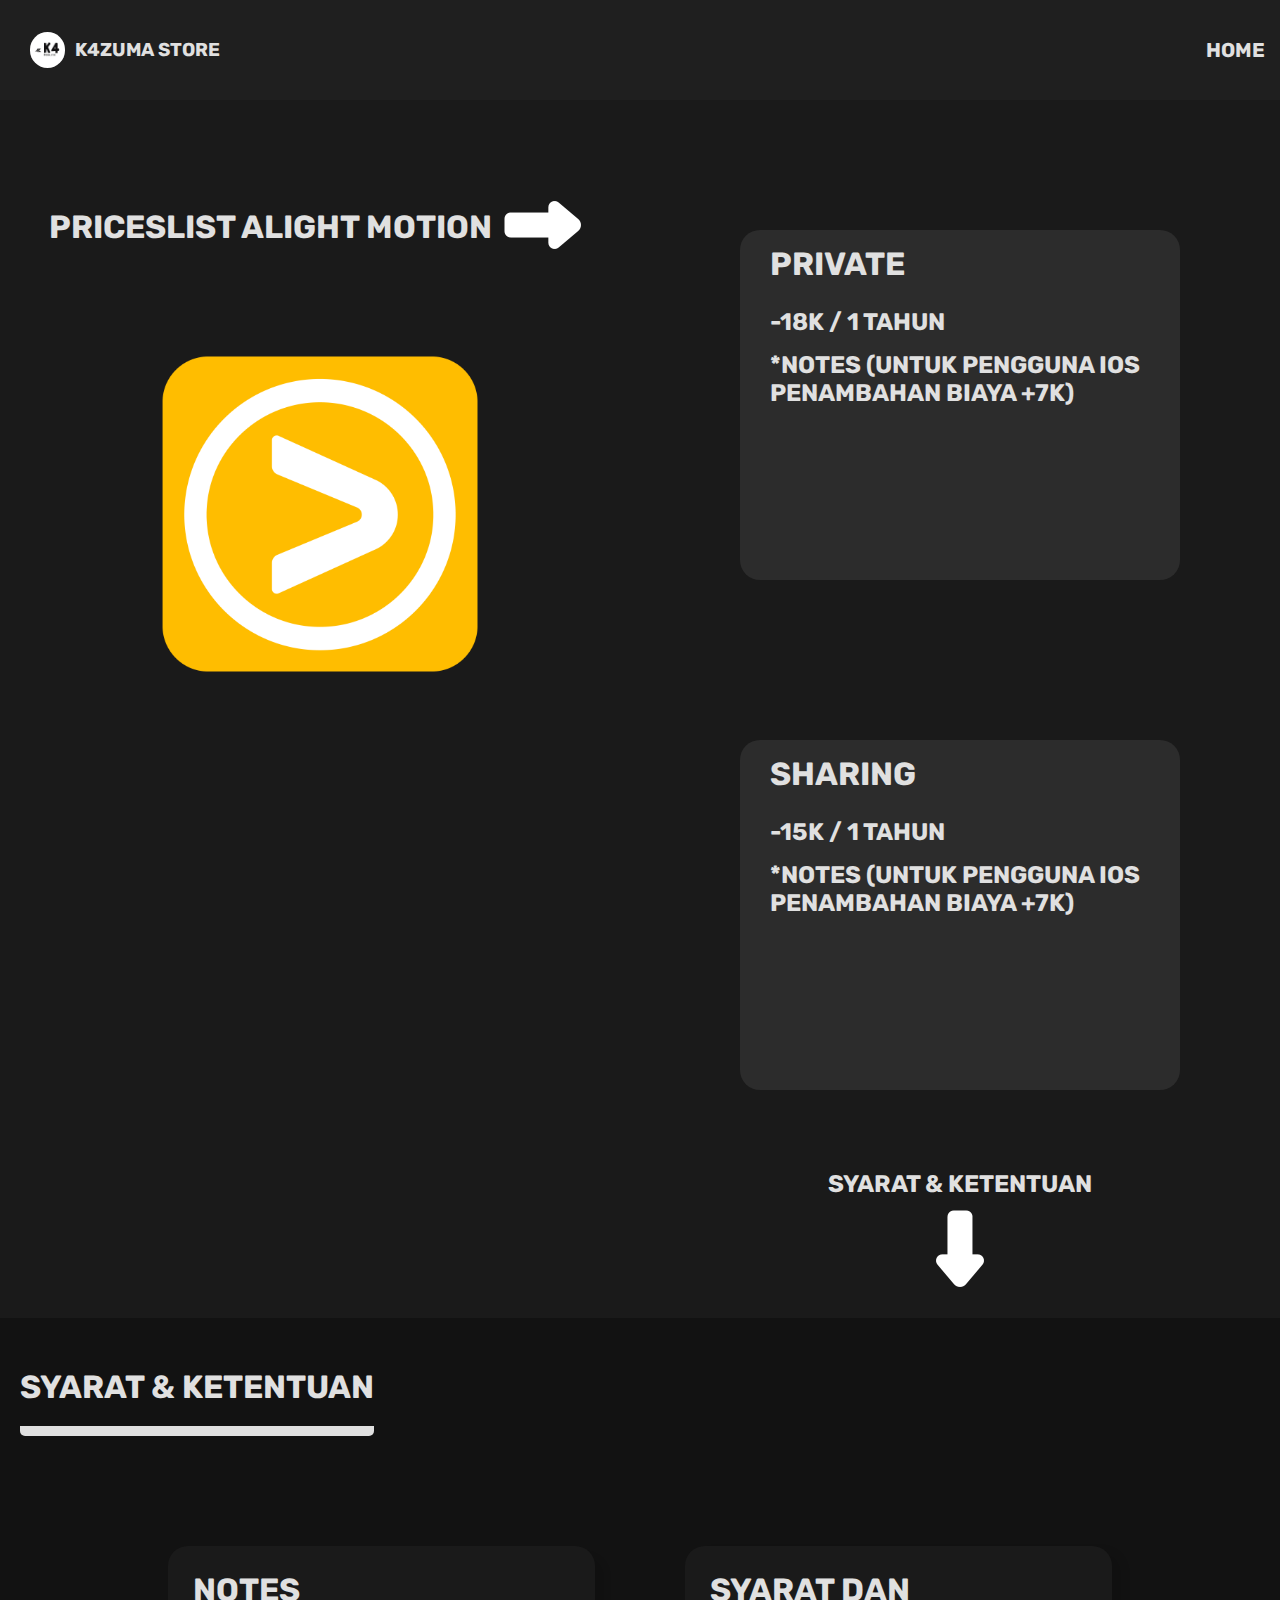
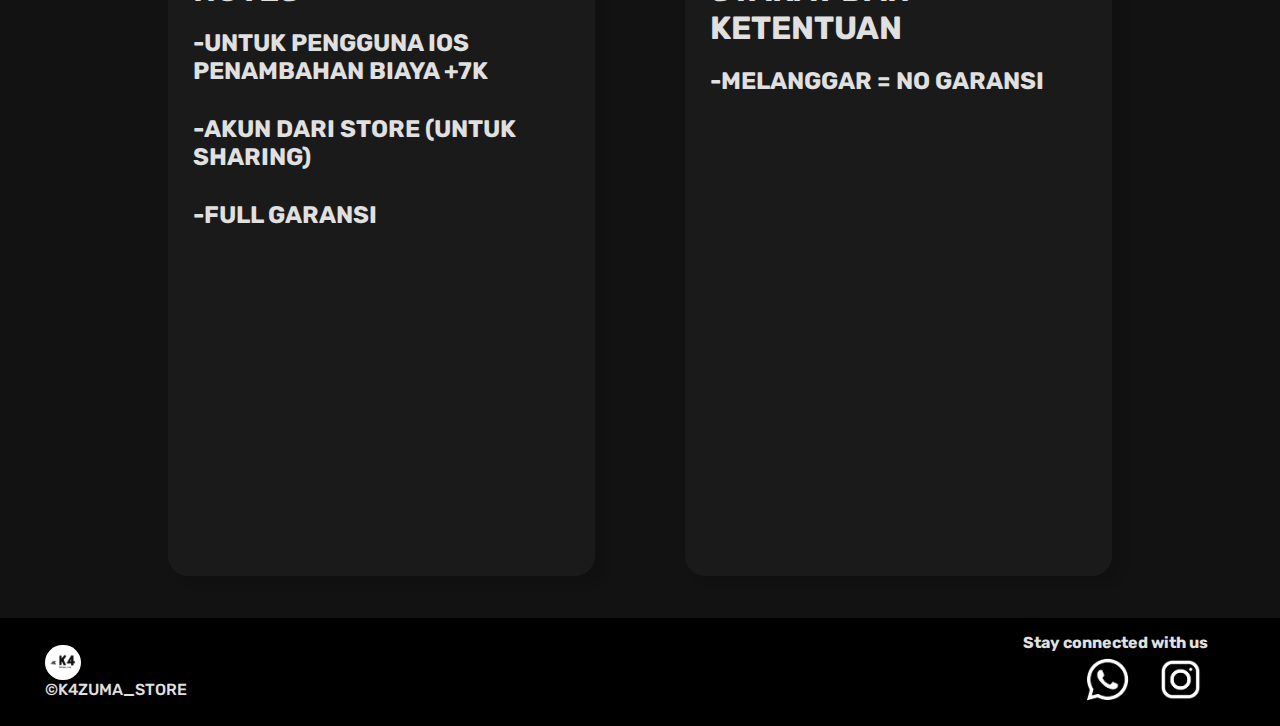
==== alight-motion.html @ 117360af "Add files via upload" ====
<!DOCTYPE html>
<html lang="en">
<head>
    <meta charset="UTF-8">
    <meta name="viewport" content="width=device-width, initial-scale=1.0">
    <title>K4ZUMA_STORE</title>
    <link rel="stylesheet" href="./style.css">
    <link rel="icon" href="./asset/logo/K4zuma_store.png">
    <link rel="preconnect" href="https://fonts.googleapis.com">
    <link rel="preconnect" href="https://fonts.gstatic.com" crossorigin>
    <link href="https://fonts.googleapis.com/css2?family=Rubik:ital,wght@0,300..900;1,300..900&display=swap" rel="stylesheet">
</head>
<body>
    <header class="header2">
        <div class="cont-logo2">
            <a class="logo" href="./index.html">
                <img src="./asset/logo/K4zuma_store.png" alt="K4ZUMA STORE" class="head-logo2">
            <h3 class="txt-logo2">K4ZUMA STORE</h3>
            </a>
        </div>
        
        <nav>
            <ul>
                <li><a href="./index.html#product">HOME</a></li>
            </ul> 
        </nav>
    </header>
    <section id="sec-price">
        <div class="main-cont-apps">
            <div class="cont-txt-aps">
                <div class="cont-txt">
                    <h1 class="name-apps">PRICESLIST ALIGHT MOTION</h1>
                </div>
                <div class="cont-arrow">
                    <img src="./asset/more/Arrow-right.png"  class="arrow">
                    <img src="./asset/more/Arrow-down.png"  class="arrow2">
                </div>
            </div>
            <div class="cont-logo-aps">
                <img src="./asset/logo/large-logo-apps/VIU.png" alt="" class="logo-apps">
            </div>
        </div>


        <div class="cont-main-prices">
            <div class="main-cont-price">
                <div class="cont-price1">
                    <h1 class="title-price">PRIVATE</h1>
                    <h3 class="price-list">-18K / 1 TAHUN</h3>
                    <h3 class="price-list">*NOTES (UNTUK PENGGUNA IOS PENAMBAHAN BIAYA +7K)</h3>
                </div>
            </div>
            <div class="main-cont-price">
                <div class="cont-price1">
                    <h1 class="title-price">SHARING</h1>
                    <h3 class="price-list">-15K / 1 TAHUN</h3>
                    <h3 class="price-list">*NOTES (UNTUK PENGGUNA IOS PENAMBAHAN BIAYA +7K)</h3>
                </div>
            </div>
            <divv class="cont-txt-arrow">
                <h2 class="txt-arrow-down">SYARAT & KETENTUAN</h2>
                <img src="./asset/more/Arrow-down.png" class="arrow-down">
            </divv>
        </div>
    </section>
    <section id="syarat-ketentuan">
        <div class="cont-title-sk">
            <div class="cont-title-sk-small">
                <h1 class="title-sk">SYARAT & KETENTUAN</h1>
            </div>
        </div>
        <div class="cont-sk">
             <div class="notes-cont">
                <h1 class="title-notes">
                    NOTES
                </h1>
                <h2 class="list-notes">
                    -UNTUK PENGGUNA IOS PENAMBAHAN BIAYA +7K
                </h2>
                <h2 class="list-notes">
                    -AKUN DARI STORE (UNTUK SHARING)
                </h2>
                <h2 class="list-notes">
                    -FULL GARANSI
                </h2>
            </div>
             <div class="sk-container">
                <h1 class="title-sk">
                    SYARAT DAN KETENTUAN
                </h1>
                <h2 class="listsk">
                    -MELANGGAR = NO GARANSI
                </h2>
            </div>
        </div>
       
    </section>
    <section id="contact">
        <div class="cont-copyright">
            <div class="cont-img-cr">
                <img src="./asset/logo/K4zuma_store.png" alt="CREDIT BY K4ZUMA STORE" class="logo-cr">
            </div>
            <div class="cont-txt-cr">
                <p class="txt-cr">
                    ©K4ZUMA_STORE
                </p>
            </div>
        </div>
        <div class="cont-contact">
            <div class="cont-txt-contact">
                <p class="txt-contact">
                    Stay connected with us
                </p>
            </div>
            <div class="cont-img-contact">
                <a href="https://wa.me/6289528734197" class="wa">
                    <img src="./asset/logo/small-logo-apps/WhatsApp.png" alt="CREDIT BY K4ZUMA STORE" class="logo-contact2">
                </a>
                <br/>
                <a href="https://www.instagram.com/k4zuma_store/" class="ig">
                    <img src="./asset/logo/small-logo-apps/Instagram.png" alt="CREDIT BY K4ZUMA STORE" class="logo-contact">
                </a>

            </div>
        </div>
    </section>
</body>
</html>
---- style.css ----
*{
    padding: 0;
    margin: 0;
    box-sizing: border-box;
    font-family: "Rubik", sans-serif;
    font-optical-sizing: auto;
}
html{
    scroll-behavior: smooth;
}
::-webkit-scrollbar {
    width: 10px;
}
  
  ::-webkit-scrollbar-track {
    -webkit-box-shadow: inset 0 0 6px rgba(0,0,0,0,3);     
    background: rgba(0,0,0,0);    
}
  
  ::-webkit-scrollbar-thumb {
    background: black;
    border-radius: 5px;
}


/* CSS FOR HEADER */
/* Global Header Styles */
header {
    display: flex;
    justify-content: space-between;
    align-items: center;
    background-color: #1F1F1F;
    height: 100px;
    padding: 0 20px;
    position: fixed;
    width: 100%;
    z-index: 100;
}

/* Logo Styles */
.head-logo {
    max-width: 50px;
    height: auto;
    border-radius: 50%;
}

.txt-logo{
    margin-left: 10px;
    color: #E0E0E0;
    flex-direction: row;
    display: flex;
}

.cont-logo {
    display: flex;
    align-items: center;
    flex-direction: row;
    width: 60%;
}

/* Teks Logo */
.logo{
    display: flex;
    flex-direction: row;
    align-items: center;
    text-decoration: none;
    margin-left: 15px;
    align-content: center;
    width: 25%;;

}
/* Desktop Navigation */
#desktopNav ul {
    display: flex; /* Pastikan tetap aktif */
    flex-direction: row; /* Tambahkan untuk memastikan ke samping */
    list-style: none;
    gap: 30px;
    margin: 0;
    padding: 0;
}

#desktopNav ul li a {
    text-decoration: none;
    color: #E0E0E0;
    font-size: 15px;
    font-weight: bold;
}

#desktopNav ul li a:hover {
    border-bottom: 3px solid #E0E0E0;
    transition: 0.2s;
}

/* Mobile Navigation */
.hamburger {
    display: none;
    font-size: 30px;
    cursor: pointer;
    color: #E0E0E0;
}

.mobile-nav {
    position: fixed;
    top: 0;
    left: -100%;
    width: 250px;
    height: 100%;
    background-color: #1F1F1F;
    transition: all 0.3s ease;
    display: flex;
    flex-direction: column;
    padding: 20px;
    box-shadow: 2px 0 5px rgba(0, 0, 0, 0.1);
}

.mobile-nav ul {
    list-style: none;
    margin: 0;
    padding: 0;
    display: flex;
    flex-direction: column;
    gap: 15px;
}

.mobile-nav ul li a {
    text-decoration: none;
    color: #E0E0E0;
    font-size: 18px;
    font-weight: bold;
}

.mobile-nav.active {
    left: 0;
}
nav{
    display: flex;
    align-items: center;
}
nav ul{
    display: flex;
    list-style: none;
    color: #E0E0E0;
    gap: 30px;
}
nav ul li a{
    text-decoration: none;
    color: #E0E0E0;
    font-size: 20px;
    font-weight: 700;
}
nav ul li{
    display: inline-flex;
}
nav ul li a:hover{
    border-bottom: 5px solid #E0E0E0 ;
    border-bottom-left-radius: 5px;
    border-bottom-right-radius: 5px;
    transition: all;
    transition-duration: 0.2s;
}



/* CSS FOR HOME */
#home{
    display: flex;
    flex-direction: row;
    min-height: 100vh;
    background-image: url(./asset/bg.jpg);
    justify-content: space-between;
}
.cont-main-txt-home{
    display: flex;
    flex-direction: column;
    width: 50%;
    padding: 20px;
    justify-content: center;
    align-items: center;
    text-align: center;
    color: #E0E0E0;
    min-height: 100vh;
}
.main-txt{
    font-size: 3rem;
}
.main-txt2{
    font-size: 1.5rem;
}
.cont-main-img-home{
    display: flex;
    flex-direction: column;
    width: 50%;
    padding: 20px;
    justify-content: center;
    align-items: center;
    color: #E0E0E0;
    min-height: 100vh;
}
.main-img-home{
    width: 70%;
    height: auto;
}
.pesan-button{
    background-color: #004E92;
    border-radius: 20px;
    padding: 20px;
    width: auto;
    margin-top: 15px;
    text-decoration: none;
    color: white;
    font-weight: 700;
    letter-spacing: 3px;
    font-size: 1.2rem;
}



/* CSS FOR PRODUCT */
#product{
    display: flex;
    flex-direction: column;
    min-height: 100vh;
    background-color: #1A1A1A;
    padding-bottom: 30vh;
}
.name-pro{
    color: #E0E0E0;
}
.title-sec{
    display: flex;
    flex-direction: column;
    width: 100%;
    height: 80px;
    justify-content: center;
}
.title-cont{
    display: flex;
    width: max-content;
    margin-left: 20px;
}
.title{
    font-size: 2rem;
    border-bottom: 10px  solid #E0E0E0;
    border-bottom-left-radius: 5px;
    border-bottom-right-radius: 5px;
    color: #E0E0E0;
}
.cont-grid-pro{
    display: flex;
    flex-direction: row;
    width: 100%;
    margin-top: 10vh;
    min-height: 40vh;
    justify-content: center;
    padding: 15px;
    gap: 20vh;
}
.cont-pro{
    display: flex;
    flex-direction: column;
    width: 15%;
    min-height: 40vh;
    background-color: #2C2C2C;
    align-items: center;
    border-radius: 20px;
}
.img-pro{
    max-width: 50%;
    height: auto;
    margin-top: 30px;
    margin-bottom: 30px;
}
.butt-price{
    display: flex;
    flex-direction: column;
    padding: 20px;
    background-color: #004E92;
    border-radius: 20px;
    margin-top: 30px;
}
.butt-price:hover{
    background-color: #0067A0;
    transition: 0.3s ease;
}
.butt-price a{
    text-decoration: none;
    color: white;
    font-size: 1.8rem;
    font-weight: 600;
    letter-spacing: 2px;
}


/* CSS FOR PAYMENT METODE */
#payment-metode{
    display: flex;
    flex-direction: column;
    min-height: 50vh;
    background-color: #121212;
    padding-bottom: 30vh;
    align-items: center;
}
.cont-title-payment{
    display: flex;
    flex-direction: column;
    width: 100%;
    margin-top: 50px;
}
.small-cont-title{
    display: flex;
    flex-direction: column;
    width: max-content;
}
.title-payment{
    font-size: 2rem;
    margin-left: 20px;
    border-bottom: 10px solid #E0E0E0;
    color: #E0E0E0;
}
.cont-img-metode{
    display: flex;
    width: 100%;
    flex-direction: row;
    margin-top: 100px;
    height: auto;
    align-items: center;
    align-content: center;
    justify-content: space-between;
    padding: 50px;
}



/* CSS FOR CONTACT */
#contact{
    display: flex;
    flex-direction: row;
    min-height: 12vh;
    background-color: #000000;
    justify-content: space-between;
    align-items: center;
}
.cont-copyright{
    display: flex;
    flex-direction: column;
    width: 50%;
    justify-content: center;
}
.cont-img-cr{
    display: flex;
    flex-direction: column;
    width: 100%;
    height: 70%;
    padding-left: 5vh;
    justify-content: center;
}
.cont-txt-cr{
    display: flex;
    flex-direction: column;
    width: 100%;
    height: 30%;
    padding-left: 5vh;
}
.txt-cr{
    font-size: 1rem;
    font-weight: 500;
    color: #E0E0E0;
}
.logo-cr{
    max-width: 6%;
    height: auto;
    border-radius: 50%;
}

.cont-contact{
    display: flex;
    flex-direction: column;
    width: 50%;
    justify-content: space-between;
}
.cont-txt-contact{
    display: flex;
    flex-direction: column;
    width: 100%;
    height: 40%;
    padding-left: 5vh;
    justify-content: center;
    align-items: end;
}
.txt-contact{
    font-weight: 700;
    margin-right: 8vh;
    color: #E0E0E0;
}
.cont-img-contact{
    display: flex;
    flex-direction: row;
    width: 100%;
    height: 60%;
    padding-left: 5vh;
    justify-content: end;
}
.logo-contact{
    max-height: 55px;
    width: auto;
    margin-right: 8vh;
}
.logo-contact2{
    max-height: 55px;
    width: auto;
    margin-right: 2vh;
}


/* CSS FOR CARA ORDER  */
#cara-order-sec{
    display: flex;
    flex-direction: column;
    min-height: 50vh;
    padding-bottom: 10vh;
    background-color: #1A1A1A;
}
.cont-cara{
    display: flex;
    flex-direction: column;
    width: 100%;
    padding: 20px;
}
.cont-title-cara{
    display: flex;
    flex-direction: column;
    width: max-content;
    height: max-content;
    margin-top: 150px;
}
.title-cara{
    margin-left: 20px;
    color: #E0E0E0;
    border-bottom: 10px solid #E0E0E0;
    border-bottom-left-radius: 10px;
    border-bottom-right-radius: 10px;
    font-size: 2rem;
}
.cont-main-img-cara{
    display: flex;
    flex-direction: column;
    width: 100%;
    height: max-content;
    padding: 20px;
    align-items: center;
    margin-top: 50px;
}
.main-img-cara{
    width:  60%;
    height: auto;
}



/* CSS FOR TESTI PAGES */
#testi-pages{
    min-height: 100vh;
    display: flex;
    flex-direction: column;
    align-items: center;
    padding-top: 100px;
    justify-content: center;
    background-color: #1A1A1A;
}
.cont-title-testi{
    display: flex;
    flex-direction: column;
    width: 100%;
    padding: 10px;
    margin-top: 10px;
    padding-left: 50px;
}
.title-testi{
    font-size: 2rem;
    border-bottom: 10px solid #E0E0E0;
    color: #E0E0E0;
    border-bottom-left-radius: 10px;
    border-bottom-right-radius: 10px;
}
.cont-title-testi-small{
    display: flex;
    flex-direction: column;
    width: max-content;
}
.cont-grid-testi{
    display: flex;
    flex-direction: row;
    align-items: center;
    width: 90%;
    height: auto;
    gap: 50px;
    padding: 30px;
    justify-content: center;
    margin-bottom: 20px;
}
.grid-testi{
    display: flex;
    flex-direction: column;
    align-items: center;
    justify-content: center;
    width: 20%;
    height: 50vh;
    background-color: #2C2C2C;
    border-radius: 20px;
    padding: 20px;
}
.img-testi{
    max-width: 75%;
    height: auto;
    border-radius: 20px;
}


.header2{
    display: flex;
    width: 100%;
    background-color: #1F1F1F;
    height: 100px;
    justify-content: space-between;
    text-align: center;
    justify-content: center;
    padding: 15px;
    position: fixed;
    gap: 20%;

}
.head-logo2{
    max-width: 15%;
    height: auto;
    border-radius: 50%;
}
.txt-logo2{
    margin-left: 10px;
    color: #E0E0E0;
    text-decoration: none;
}
.cont-logo2{
    display: flex;
    flex-direction: row;
}
.logo2{
    display: flex;
    flex-direction: row;
    align-items: center;
    text-decoration: none;
    margin-left: 15px;
    align-content: center;
    width: 25%;;

}

nav{
    display: flex;
    align-items: center;
}
nav ul{
    display: flex;
    color: #E0E0E0;
    gap: 30px;
}
nav ul li a{
    text-decoration: none;
    color: #E0E0E0;
    font-size: 20px;
    font-weight: 700;
}
nav ul li{
    display: inline-flex;
}
nav ul li a:hover{
    border-bottom: 5px solid #E0E0E0 ;
    border-bottom-left-radius: 5px;
    border-bottom-right-radius: 5px;
    transition: all;
    transition-duration: 0.2s;
}



/* CSS FOR APPS PAGES */
#sec-price{
    display: flex;
    flex-direction: row;
    min-height: 120vh;
    background-color: #1A1A1A;
    justify-content: space-between;
}
.main-cont-apps{
    display: flex;
    flex-direction: column;
    width: 50%;
    padding: 20px;
    justify-content: center;
    min-height: 100vh;
}
.cont-txt-aps{
    display: flex;
    flex-direction: row;
    width: 100%;
    align-items: center;
    justify-content: center;
    margin-top: 100px;
    height: 20%;
}
.cont-logo-aps{
    display: flex;
    flex-direction: column;
    width: 100%;
    align-items: center;
    height: 90%;
}
.logo-apps{
    max-width: 60%;
    height: auto;
}
.name-apps{
    color: #E0E0E0;
}


.cont-main-prices{
    display: flex;
    flex-direction: column;
    width: 50%;
    padding: 20px;
    justify-content:baseline;
    min-height: 100vh;
    align-items: center;
    align-content: center;
    padding-top: 150px;
}
.main-cont-price{
    display: flex;
    flex-direction: column;
    align-items: center;
    width: 100%;
    height: auto;
    padding: 80px;
    justify-content: space-between;
    gap: 7vh;
    border-radius: 20px;
}
.cont-price1{
    display: flex;
    flex-direction: column;
    width:  100%;
    height: 350px;
    border-radius: 20px;
    padding: 15px;
    padding-left: 30px;
    background-color: #2C2C2C;
}
.cont-price2{
    display: flex;
    flex-direction: column;
    width:  100%;
    height: 50%;
    border-radius: 20px;
    padding: 15px;
    padding-left: 30px;
    background-color: #2C2C2C;
}
.title-price{
    font-size: 2rem;
    margin-bottom: 25px;
    color: #E0E0E0;
}
.price-list{
    font-size: 1.5rem;
    margin-bottom: 15px;
    color: #E0E0E0;
}
.arrow2{
    display: none;
}

.cont-txt-arrow{
    display: flex;
    flex-direction: column;
    align-items: center;
    width: 100%;
    height: 20%; 
    justify-content: center;
}
.arrow-down{
    max-width: 50%;
    height: auto;
}



#syarat-ketentuan{
    display: flex;
    flex-direction: column;
    min-height: 100vh;
    align-content: center;
    align-items: center;
    background-color: #121212;
}
.cont-title-sk{
    display: flex;
    flex-direction: column;
    width: 100%;
    padding: 20px;
    height: max-content;
    margin-top: 30px;
}
.txt-arrow-down{
    color: #E0E0E0;
}
.cont-title-sk-small{
    border-bottom: 10px solid #E0E0E0;
    color: #E0E0E0;
    display: flex;
    flex-direction: column;
    width: max-content;
    border-bottom-left-radius: 5px;
    border-bottom-right-radius: 5px;
    font-size: 1.3rem;
}
.cont-sk{
    display: flex;
    flex-direction: row;
    justify-content: space-between;
    width: 100%;
    margin-top: 60px;
    height: auto;
    padding: 30px;
    justify-content: center;
    align-items: center;
    gap: 10vh; 
}
.notes-cont{
    display: flex;
    flex-direction: column;
    width: 35%;
    height: 70vh;
    background-color: #1A1A1A;
    border-radius: 20px;
    padding: 25px;
    box-shadow: 10px 10px 7px rgba(0, 0, 0, 0.1);
}
.title-notes{
    color: #E0E0E0;
    font-weight: 700;
    font-size: 2rem;
    margin-bottom: 20px;
}
.list-notes{
    color: #E0E0E0;
    font-size: 1.5rem;
    margin-bottom: 30px;
}
.sk-container{
    display: flex;
    flex-direction: column;
    width: 35%;
    height: 70vh;
    background-color: #1A1A1A;
    border-radius: 20px;
    padding: 25px;
    box-shadow: 10px 6px 10px rgba(0, 0, 0, 0.1);
}
.title-sk{
    color: #E0E0E0;
    font-weight: 700;
    font-size: 2rem;
    margin-bottom: 20px;
}
.listsk{
    color: #E0E0E0;
    font-size: 1.5rem;
    margin-bottom: 30px;
}




.img-metode{
    width: auto;
    height: 80px;
    border-radius: 20px;
    padding: 5px;
    box-shadow: 10px 10px 7px rgba(0, 0, 0, 0.1);
}




/* CSS FOR RESPONSIVE */

@media screen and (min-width: 320px) and (max-width: 768px){
    .img-metode{
        height: 60px;
    }
    #home{
        flex-direction: column;
        align-items: center;
        min-height: 100vh;
    }
    .cont-main-txt-home{
        margin-top: 100px;
    }
    .cont-main-img-home{
        display: none;
    }
    #desktopNav {
        display: none;
    }

    .hamburger {
        display: block;
    }
    .cont-grid-pro{
        flex-direction: column;
        gap: 10vh;
        justify-content: center;
        align-items: center;
    }
    .cont-pro{
        width: 300px;
        max-width: auto;
        padding: 40px;
        padding-bottom: 100px;
    }
    .pesan-button{
        width: max-content;
    }
    .cont-img-metode{
        flex-direction: column;
        gap: 10vh;
    }
    .title-payment{
        font-size: 1.4rem;
    }


    #contact{
        flex-direction: row;
    }
    .cont-txt-cr{
        align-items: flex-start;
    }
    .cont-img-cr{
        height: auto;
        align-items: flex-start;
    }
    .logo-cr{
        max-width: 20%;
    }
    .cont-txt-contact{
        align-items: flex-start;
    }
    .txt-contact{
        margin-right: 0;
        font-size:  0.7rem;
    }
    .cont-img-contact{
        align-items: center;
        justify-content:    center;
    }
    .logo-contact{
        margin-right: 0;
        max-height: 50px;
    }
    .logo-contact2{
        margin-right: 0;
        max-height: 50px; 
    }
    .title-cara{
        font-size: 1rem;
    }
    .cont-title-cara{
        width: max-content;
    }
    .head-logo2{
        max-width: 100%;
    }
    .title-cara{
        font-size: 1.5rem;
    }
    .cont-title-cara{
        margin-top: 100px;
    }
    .main-img-cara{
    width: 100%; /* Membuat gambar memenuhi lebar layar */
    height: auto; /* Menjaga aspek rasio gambar */
    max-width: 600px; /* (Opsional) Membatasi ukuran maksimum gambar */
    display: block;
    margin: 0 auto;
    }
    
    #cara-order-sec{
        min-height: 100vh; 
    }
    .title-testi{
        font-size: 1.5rem;
    }
    .cont-grid-testi{
        flex-direction: column;
    }
    .grid-testi{
        width: 100%;
        height: max-content;
    }
    #sec-price{
        flex-direction: column;
        min-height: max-content;
        justify-content: center;
    }
    .arrow{
        display: none;
    }
    .arrow2{
        display: flex;
    }
    .main-cont-apps{
        width: 100%;
        flex-direction: column-reverse;
        padding-bottom: 0;
        min-height: max-content;
    }
    .cont-txt-aps{
        flex-direction: column;
    }
    .cont-main-prices{
        width: 100%;
        margin: 0;
        padding-top: 0;
    }
    .cont-logo-aps{
        margin-top: 100px;
    }
    .cont-price1{
        width: 300px;
    }
    .cont-price2{
        width: 300px;
    }
    .title-sk{
        font-size: 1.5rem;
    }
    .cont-sk{
        flex-direction: column;
    }
    .notes-cont{
        width: 100%;
        height: max-content;
    }
    .sk-container{
        width: 100%;
        height: auto;
    }
}
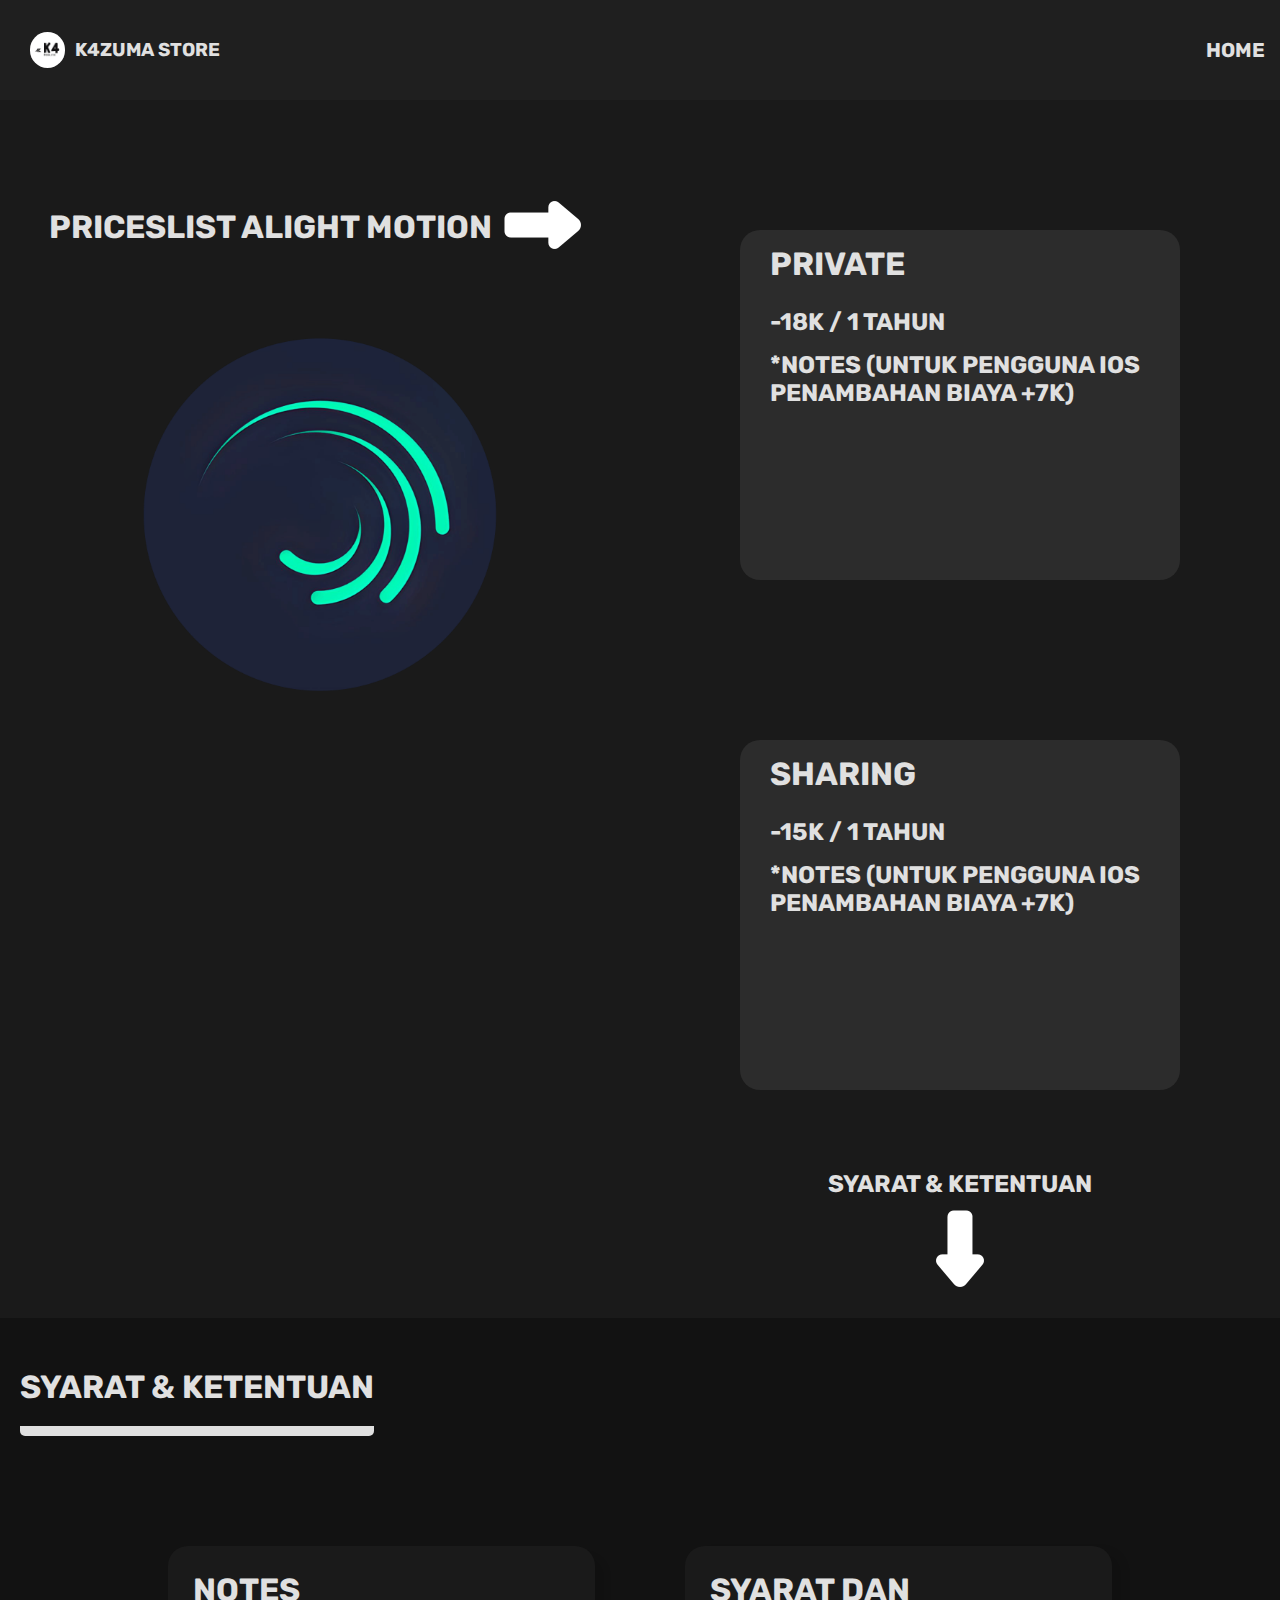
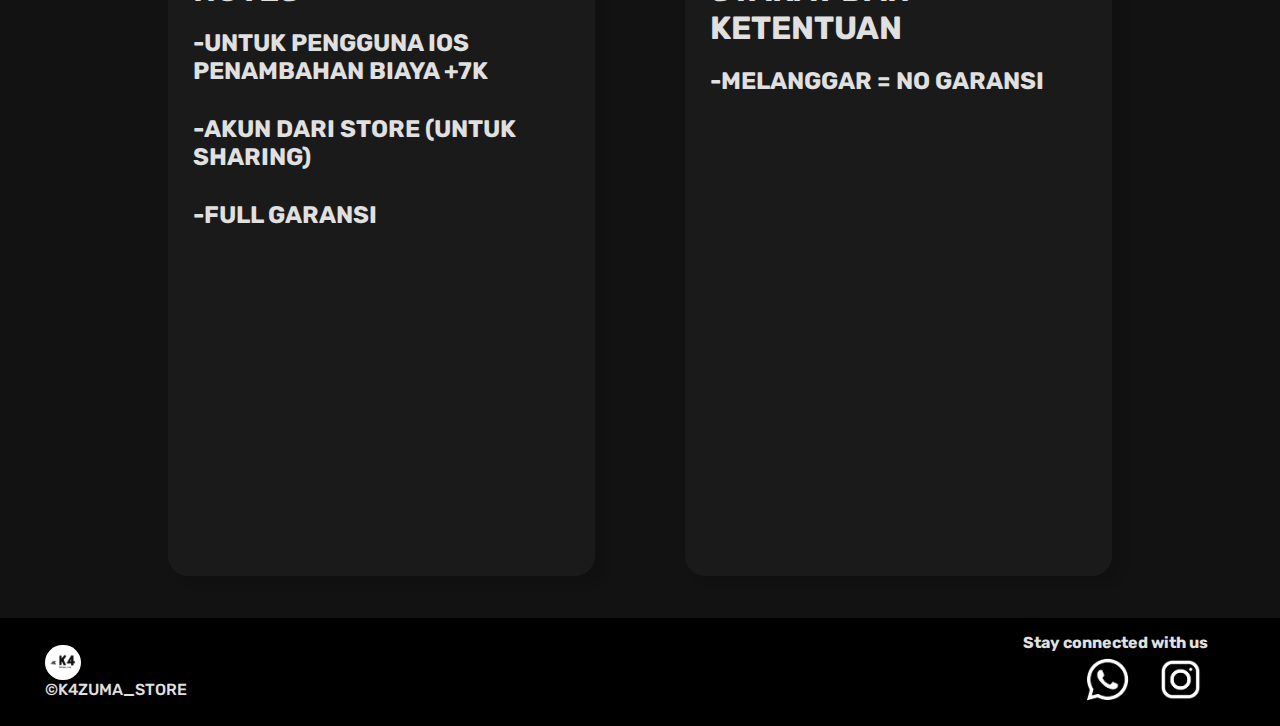
==== commit 5f62b5c6: "update_logo_am" ====
--- a/alight-motion.html
+++ b/alight-motion.html
@@ -37,7 +37,7 @@
                 </div>
             </div>
             <div class="cont-logo-aps">
-                <img src="./asset/logo/large-logo-apps/VIU.png" alt="" class="logo-apps">
+                <img src="./asset/logo/large-logo-apps/AM.png" alt="" class="logo-apps">
             </div>
         </div>
 
